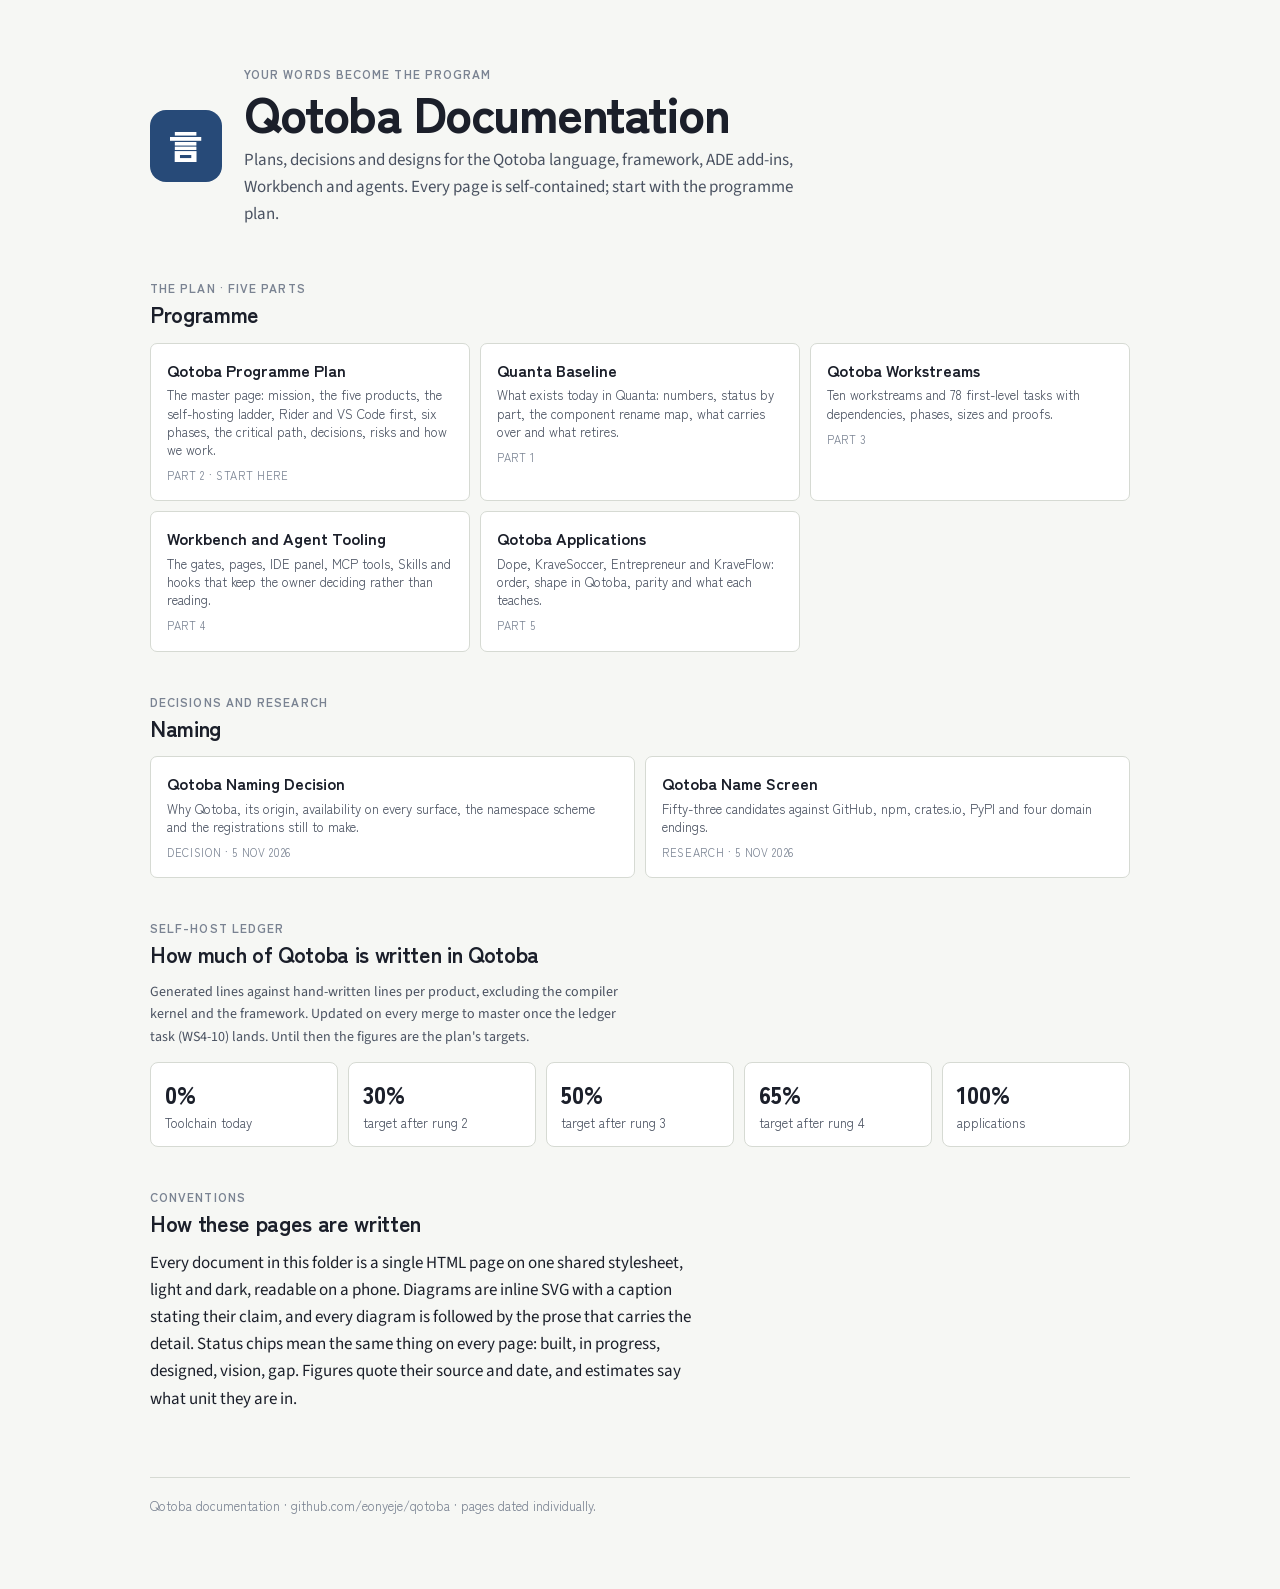
==== docs/index.html @ 1f561133 "Docs: programme plan as HTML pages, naming docs converted Five-part plan under docs/plan (baseline, " ====
<!doctype html>
<html lang="en">
<head>
<meta charset="utf-8">
<meta name="viewport" content="width=device-width, initial-scale=1, viewport-fit=cover">
<title>Qotoba Documentation</title>
<link rel="preconnect" href="https://fonts.googleapis.com">
<link rel="preconnect" href="https://fonts.gstatic.com" crossorigin>
<link rel="stylesheet" href="https://fonts.googleapis.com/css2?family=Zen+Kaku+Gothic+New:wght@500;700;900&family=Source+Sans+3:ital,wght@0,400;0,600;1,400&family=IBM+Plex+Mono:wght@400;600&display=swap">
<link rel="stylesheet" href="assets/qotoba-docs.css">
<style>
.page { grid-template-columns: minmax(0, 1fr); max-width: 980px; }
.home-hero { display: grid; grid-template-columns: auto minmax(0, 1fr); gap: 22px; align-items: center; padding-block: 36px 10px; }
.home-hero .mark { width: 72px; height: 72px; border-radius: 16px; background: var(--accent); color: #fff; display: grid; place-items: center; font-family: var(--display); font-weight: 900; font-size: 34px; }
.home-hero h1 { font-size: clamp(32px, 5vw, 50px); }
.home-hero p { margin: 6px 0 0; color: var(--ink2); font-size: 17px; }
@media (max-width: 520px) { .home-hero { grid-template-columns: minmax(0, 1fr); } }
.set { margin-top: 40px; }
.set h2 { margin-top: 0; font-size: 22px; }
.set .eyebrow { margin-bottom: 4px; }
.reading a { padding: 14px 16px; }
.reading a b { font-size: 16px; }
.ledger { display: grid; grid-template-columns: repeat(auto-fit, minmax(160px, 1fr)); gap: 10px; margin: 14px 0; font-family: var(--display); }
.ledger div { background: var(--surface); border: 1px solid var(--rule); border-radius: 8px; padding: 12px 14px; font-size: 13px; color: var(--ink2); }
.ledger div b { display: block; font-size: 24px; font-weight: 900; color: var(--ink); font-variant-numeric: tabular-nums; }
</style>
</head>
<body>
<div class="page">
<main>
<header class="home-hero">
  <div class="mark">言</div>
  <div>
    <div class="eyebrow">Your words become the program</div>
    <h1>Qotoba Documentation</h1>
    <p>Plans, decisions and designs for the Qotoba language, framework, ADE add-ins, Workbench and agents. Every page is self-contained; start with the programme plan.</p>
  </div>
</header>

<section class="set">
  <div class="eyebrow">The plan · five parts</div>
  <h2>Programme</h2>
  <div class="reading">
    <a href="plan/programme.html"><b>Qotoba Programme Plan</b><span>The master page: mission, the five products, the self-hosting ladder, Rider and VS Code first, six phases, the critical path, decisions, risks and how we work.</span><em>part 2 · start here</em></a>
    <a href="plan/baseline.html"><b>Quanta Baseline</b><span>What exists today in Quanta: numbers, status by part, the component rename map, what carries over and what retires.</span><em>part 1</em></a>
    <a href="plan/workstreams.html"><b>Qotoba Workstreams</b><span>Ten workstreams and 78 first-level tasks with dependencies, phases, sizes and proofs.</span><em>part 3</em></a>
    <a href="plan/tooling.html"><b>Workbench and Agent Tooling</b><span>The gates, pages, IDE panel, MCP tools, Skills and hooks that keep the owner deciding rather than reading.</span><em>part 4</em></a>
    <a href="plan/applications.html"><b>Qotoba Applications</b><span>Dope, KraveSoccer, Entrepreneur and KraveFlow: order, shape in Qotoba, parity and what each teaches.</span><em>part 5</em></a>
  </div>
</section>

<section class="set">
  <div class="eyebrow">Decisions and research</div>
  <h2>Naming</h2>
  <div class="reading">
    <a href="naming-decision.html"><b>Qotoba Naming Decision</b><span>Why Qotoba, its origin, availability on every surface, the namespace scheme and the registrations still to make.</span><em>decision · 5 Nov 2026</em></a>
    <a href="name-screen.html"><b>Qotoba Name Screen</b><span>Fifty-three candidates against GitHub, npm, crates.io, PyPI and four domain endings.</span><em>research · 5 Nov 2026</em></a>
  </div>
</section>

<section class="set">
  <div class="eyebrow">Self-host ledger</div>
  <h2>How much of Qotoba is written in Qotoba</h2>
  <p class="small">Generated lines against hand-written lines per product, excluding the compiler kernel and the framework. Updated on every merge to master once the ledger task (WS4-10) lands. Until then the figures are the plan's targets.</p>
  <div class="ledger">
    <div><b>0%</b>Toolchain today<span></span></div>
    <div><b>30%</b>target after rung 2</div>
    <div><b>50%</b>target after rung 3</div>
    <div><b>65%</b>target after rung 4</div>
    <div><b>100%</b>applications</div>
  </div>
</section>

<section class="set">
  <div class="eyebrow">Conventions</div>
  <h2>How these pages are written</h2>
  <p>Every document in this folder is a single HTML page on one shared stylesheet, light and dark, readable on a phone. Diagrams are inline SVG with a caption stating their claim, and every diagram is followed by the prose that carries the detail. Status chips mean the same thing on every page: built, in progress, designed, vision, gap. Figures quote their source and date, and estimates say what unit they are in.</p>
</section>

<footer>Qotoba documentation · github.com/eonyeje/qotoba · pages dated individually.</footer>
</main>
</div>
</body>
</html>
---- docs/assets/qotoba-docs.css ----
/* Qotoba documentation system.
   Layout: a sticky contents rail beside one reading column; figures and tables may use the full column,
   prose stays near 68 characters. Light first; dark follows the viewer's theme or an explicit data-theme. */
:root {
  --bg: #f6f7f4;
  --surface: #ffffff;
  --sunk: #eceee9;
  --ink: #1b1f2a;
  --ink2: #4a5261;
  --ink3: #7a8392;
  --rule: #d6dad3;
  --accent: #274a78;          /* aizome indigo, the one accent */
  --accent-soft: #e4ebf5;
  --lang: #5b3fb8;            /* part colours: used for bands, chips and diagram marks only */
  --fw: #0f7a6a;
  --ade: #b4356a;
  --wb: #b36a00;
  --apps: #2a6fbd;
  --agents: #5c6b2f;
  --good: #1f7a3f;
  --warn: #9a6300;
  --bad: #b3342a;
  --display: "Zen Kaku Gothic New", "Segoe UI", system-ui, sans-serif;
  --body: "Source Sans 3", "Segoe UI", system-ui, sans-serif;
  --mono: "IBM Plex Mono", Consolas, "Courier New", monospace;
}
@media (prefers-color-scheme: dark) {
  :root:not([data-theme="light"]) {
    --bg: #0f1216; --surface: #171b21; --sunk: #1e232b; --ink: #e6e9ee; --ink2: #aab2bf; --ink3: #7f8896;
    --rule: #2b323c; --accent: #8db0ea; --accent-soft: #1b2a40; --lang: #b49cff; --fw: #43c5b0; --ade: #f080ab;
    --wb: #f0a63c; --apps: #7fb3f0; --agents: #b5c96a; --good: #58c784; --warn: #f0b64a; --bad: #ff7d70; color-scheme: dark;
  }
}
:root[data-theme="dark"] {
  --bg: #0f1216; --surface: #171b21; --sunk: #1e232b; --ink: #e6e9ee; --ink2: #aab2bf; --ink3: #7f8896;
  --rule: #2b323c; --accent: #8db0ea; --accent-soft: #1b2a40; --lang: #b49cff; --fw: #43c5b0; --ade: #f080ab;
  --wb: #f0a63c; --apps: #7fb3f0; --agents: #b5c96a; --good: #58c784; --warn: #f0b64a; --bad: #ff7d70; color-scheme: dark;
}

* { box-sizing: border-box; }
html { scroll-behavior: smooth; }
@media (prefers-reduced-motion: reduce) { html { scroll-behavior: auto; } }
body {
  margin: 0; background: var(--bg); color: var(--ink); font-family: var(--body); font-size: 17px; line-height: 1.6;
  padding-left: max(16px, env(safe-area-inset-left, 0px)); padding-right: max(16px, env(safe-area-inset-right, 0px));
  padding-block: 0 72px;
}
a { color: var(--accent); text-underline-offset: 2px; }
a:focus-visible, button:focus-visible { outline: 2px solid var(--accent); outline-offset: 2px; border-radius: 3px; }

.page { display: grid; grid-template-columns: 236px minmax(0, 1fr); gap: 48px; max-width: 1240px; margin: 0 auto; }
@media (max-width: 960px) { .page { grid-template-columns: minmax(0, 1fr); gap: 0; } }

/* Contents rail */
.toc { position: sticky; top: env(safe-area-inset-top, 0px); align-self: start; max-height: 100vh; overflow-y: auto; padding-block: 28px; font-family: var(--display); font-size: 14px; }
.toc .brand { display: flex; align-items: center; gap: 10px; margin-bottom: 18px; text-decoration: none; color: var(--ink); }
.toc .brand .mark { width: 34px; height: 34px; border-radius: 8px; background: var(--accent); color: #fff; display: grid; place-items: center; font-weight: 900; font-size: 16px; letter-spacing: -0.02em; flex: none; }
.toc .brand b { font-weight: 900; font-size: 18px; letter-spacing: -0.01em; display: block; line-height: 1.1; }
.toc .brand span { font-size: 12px; color: var(--ink3); display: block; }
.toc ol { list-style: none; margin: 0; padding: 0; }
.toc > ol > li { margin-bottom: 10px; }
.toc a { color: var(--ink2); text-decoration: none; display: block; padding: 2px 0; }
.toc a:hover { color: var(--ink); }
.toc .p { font-weight: 700; color: var(--ink); display: flex; gap: 8px; align-items: center; }
.toc .p i { width: 9px; height: 9px; border-radius: 2px; display: inline-block; flex: none; background: var(--ink3); }
.toc ol ol { padding-left: 17px; margin-top: 2px; }
.toc .back { margin-top: 22px; font-size: 13px; color: var(--ink3); }
@media (max-width: 960px) {
  .toc { position: static; max-height: none; border-bottom: 1px solid var(--rule); padding-block: 20px 16px; }
  .toc ol ol { display: none; }
  .toc > ol { display: flex; flex-wrap: wrap; gap: 6px 16px; }
  .toc > ol > li { margin: 0; }
}
main { min-width: 0; padding-block: 28px 0; }

/* Type */
h1, h2, h3, h4 { font-family: var(--display); line-height: 1.15; text-wrap: balance; letter-spacing: -0.015em; margin: 0; font-weight: 700; }
h1 { font-size: clamp(34px, 5.5vw, 58px); font-weight: 900; letter-spacing: -0.03em; }
h2 { font-size: clamp(25px, 3.2vw, 32px); margin-top: 56px; margin-bottom: 14px; }
h3 { font-size: 20px; margin-top: 34px; margin-bottom: 8px; }
h4 { font-size: 16px; margin-top: 20px; margin-bottom: 6px; }
p, ul, ol.prose { max-width: 70ch; }
p { margin: 0 0 14px; }
ul { padding-left: 22px; margin: 0 0 14px; }
li { margin-bottom: 5px; }
.lede { font-size: 20px; line-height: 1.5; color: var(--ink2); max-width: 64ch; }
.eyebrow { font-family: var(--display); text-transform: uppercase; letter-spacing: 0.09em; font-size: 12px; font-weight: 700; color: var(--ink3); }
.small { font-size: 14px; color: var(--ink2); }
.src { font-family: var(--display); font-size: 12.5px; color: var(--ink3); margin: 0 0 18px; }
code { font-family: var(--mono); font-size: 0.84em; background: var(--sunk); padding: 1px 5px; border-radius: 4px; }
pre { font-family: var(--mono); font-size: 13px; line-height: 1.55; background: var(--sunk); border: 1px solid var(--rule); border-radius: 8px; padding: 14px 16px; overflow-x: auto; margin: 0 0 14px; }
pre code { background: none; padding: 0; font-size: inherit; }
blockquote { margin: 18px 0; padding: 4px 0 4px 18px; border-left: 3px solid var(--accent); color: var(--ink2); max-width: 66ch; }
blockquote cite { display: block; font-style: normal; font-family: var(--display); font-size: 13px; color: var(--ink3); margin-top: 6px; }
hr { border: 0; border-top: 1px solid var(--rule); margin: 40px 0; }

/* Hero */
.hero { padding-block: 20px 8px; }
.hero .lede { margin-top: 16px; }
.hero .meta { display: flex; flex-wrap: wrap; gap: 8px 18px; margin-top: 14px; font-family: var(--display); font-size: 13px; color: var(--ink3); }

/* Status chips */
.st { display: inline-block; font-family: var(--display); font-size: 11.5px; font-weight: 700; letter-spacing: 0.04em; text-transform: uppercase; padding: 2px 8px; border-radius: 999px; border: 1px solid currentColor; line-height: 1.5; white-space: nowrap; vertical-align: 1px; }
.st.good { color: var(--good); background: color-mix(in srgb, var(--good) 10%, transparent); }
.st.warn { color: var(--warn); background: color-mix(in srgb, var(--warn) 10%, transparent); }
.st.bad { color: var(--bad); background: color-mix(in srgb, var(--bad) 10%, transparent); }
.st.neutral { color: var(--ink3); background: var(--sunk); border-color: var(--rule); }
.st.lang { color: var(--lang); } .st.fw { color: var(--fw); } .st.ade { color: var(--ade); } .st.wb { color: var(--wb); } .st.apps { color: var(--apps); } .st.agents { color: var(--agents); }
.st.vision { border-style: dashed; }

/* Stat tiles */
.stats { display: grid; grid-template-columns: repeat(auto-fit, minmax(170px, 1fr)); gap: 1px; background: var(--rule); border: 1px solid var(--rule); border-radius: 10px; overflow: hidden; margin: 26px 0; }
.stats div { background: var(--surface); padding: 14px 16px; }
.stats b { display: block; font-family: var(--display); font-size: 28px; font-weight: 900; letter-spacing: -0.02em; font-variant-numeric: tabular-nums; }
.stats span { font-size: 13.5px; color: var(--ink2); line-height: 1.4; display: block; }

/* Part bands */
.part { margin-top: 72px; border-top: 4px solid var(--pc, var(--accent)); padding-top: 18px; }
.part .eyebrow { color: var(--pc, var(--accent)); }
.part > h2 { margin-top: 6px; font-size: clamp(30px, 4.4vw, 44px); }
.part.lang { --pc: var(--lang); } .part.fw { --pc: var(--fw); } .part.ade { --pc: var(--ade); } .part.wb { --pc: var(--wb); } .part.apps { --pc: var(--apps); } .part.agents { --pc: var(--agents); }

/* Cards row */
.cards { display: grid; grid-template-columns: repeat(auto-fit, minmax(230px, 1fr)); gap: 14px; margin: 26px 0; }
.cards article { background: var(--surface); border: 1px solid var(--rule); border-top: 4px solid var(--pc, var(--accent)); border-radius: 8px; padding: 16px 16px 14px; display: flex; flex-direction: column; gap: 8px; min-width: 0; }
.cards h3 { margin: 0; font-size: 19px; }
.cards p { font-size: 15px; margin: 0; color: var(--ink2); }
.cards .where { font-family: var(--mono); font-size: 12px; color: var(--ink3); }

/* Tables */
.tw { overflow-x: auto; margin: 18px 0 24px; border: 1px solid var(--rule); border-radius: 8px; background: var(--surface); }
table { border-collapse: collapse; width: 100%; font-size: 14.5px; line-height: 1.45; }
th { font-family: var(--display); font-weight: 700; text-align: left; font-size: 12.5px; text-transform: uppercase; letter-spacing: 0.05em; color: var(--ink3); background: var(--sunk); padding: 9px 12px; border-bottom: 1px solid var(--rule); white-space: nowrap; }
td { padding: 9px 12px; border-bottom: 1px solid var(--rule); vertical-align: top; }
tr:last-child td { border-bottom: 0; }
td.num, th.num { text-align: right; font-variant-numeric: tabular-nums; white-space: nowrap; }
td b { font-family: var(--display); font-weight: 700; }
table.wide { min-width: 760px; }
td.free { color: var(--good); font-weight: 600; } td.taken { color: var(--bad); } td.unk { color: var(--ink3); }

/* Figures and flow diagrams */
figure { margin: 22px 0 8px; min-width: 0; }
figure .canvas { background: var(--surface); border: 1px solid var(--rule); border-radius: 10px; padding: 18px; overflow-x: auto; }
figure svg { display: block; width: 100%; height: auto; max-width: 100%; }
figcaption { font-family: var(--display); font-size: 13.5px; color: var(--ink3); margin-top: 10px; line-height: 1.45; }
figcaption b { color: var(--ink); }
.diagram { background: var(--surface); border: 1px solid var(--rule); border-radius: 10px; padding: 18px; margin: 22px 0 8px; overflow-x: auto; }
.diagram .cap { font-family: var(--display); font-size: 13px; color: var(--ink3); margin-top: 12px; }
.diagram h4 { margin: 0 0 12px; font-size: 15px; }
.flow { display: flex; flex-wrap: wrap; align-items: stretch; font-family: var(--display); }
.flow > .n { background: var(--sunk); border: 1px solid var(--rule); border-radius: 7px; padding: 9px 11px; font-size: 13.5px; color: var(--ink2); flex: 1 1 130px; min-width: 120px; position: relative; margin: 0 22px 10px 0; }
.flow > .n b { display: block; color: var(--ink); font-size: 14px; margin-bottom: 1px; }
.flow > .n::after { content: "→"; position: absolute; right: -19px; top: 50%; transform: translateY(-50%); color: var(--ink3); font-size: 16px; }
.flow > .n:last-child::after { content: none; }
.flow > .n.d { background: transparent; border-style: dashed; }
.flow > .n.hl { border-color: var(--pc, var(--accent)); box-shadow: inset 3px 0 0 var(--pc, var(--accent)); }
.flow > .n .m { display: block; font-family: var(--mono); font-size: 11.5px; color: var(--ink3); margin-top: 3px; }
@media (max-width: 640px) { .flow { flex-direction: column; } .flow > .n { margin: 0 0 22px 0; } .flow > .n::after { content: "↓"; right: auto; left: 50%; top: auto; bottom: -21px; transform: translateX(-50%); } }

/* Callouts */
.note { background: var(--surface); border: 1px solid var(--rule); border-left: 4px solid var(--pc, var(--accent)); border-radius: 6px; padding: 12px 16px; margin: 18px 0; font-size: 15.5px; max-width: 78ch; }
.note p:last-child, .note ul:last-child { margin-bottom: 0; }
.note .eyebrow { display: block; margin-bottom: 4px; color: var(--pc, var(--accent)); }
.note.risk { --pc: var(--bad); } .note.decision { --pc: var(--good); }

/* Timeline / phases */
.phases { display: grid; grid-template-columns: repeat(auto-fit, minmax(160px, 1fr)); gap: 8px; margin: 18px 0; font-family: var(--display); }
.phases div { border: 1px solid var(--rule); border-radius: 7px; padding: 9px 11px; background: var(--surface); font-size: 13px; color: var(--ink2); min-width: 0; }
.phases div b { display: block; color: var(--ink); font-size: 14px; }
.phases div.done { border-left: 4px solid var(--good); }
.phases div.next { border-left: 4px solid var(--accent); }
.phases div.later { border-style: dashed; background: transparent; }

/* Two-column compare */
.cmp { display: grid; grid-template-columns: minmax(0, 1fr) minmax(0, 1fr); gap: 14px; margin: 18px 0; }
.cmp > div { background: var(--surface); border: 1px solid var(--rule); border-radius: 8px; padding: 14px 16px; min-width: 0; }
.cmp h4 { margin-top: 0; }
.cmp ul { font-size: 15px; margin: 0; }
@media (max-width: 720px) { .cmp { grid-template-columns: minmax(0, 1fr); } }

/* Glossary and definition lists */
dl.gloss { display: grid; grid-template-columns: minmax(140px, 220px) minmax(0, 1fr); gap: 8px 18px; font-size: 15.5px; max-width: 900px; }
dl.gloss dt { font-family: var(--display); font-weight: 700; }
dl.gloss dd { margin: 0; color: var(--ink2); }
@media (max-width: 560px) { dl.gloss { grid-template-columns: minmax(0, 1fr); gap: 2px; } dl.gloss dd { margin-bottom: 10px; } }

/* Reading links */
.reading { display: grid; grid-template-columns: repeat(auto-fit, minmax(250px, 1fr)); gap: 10px; margin: 16px 0 8px; }
.reading a { display: block; background: var(--surface); border: 1px solid var(--rule); border-radius: 7px; padding: 11px 13px; text-decoration: none; color: var(--ink); font-family: var(--display); min-width: 0; }
.reading a:hover { border-color: var(--accent); }
.reading a b { display: block; font-size: 15px; font-weight: 700; }
.reading a span { display: block; font-size: 13px; color: var(--ink2); margin-top: 3px; line-height: 1.4; }
.reading a em { display: inline-block; font-style: normal; font-size: 11px; text-transform: uppercase; letter-spacing: 0.06em; color: var(--ink3); margin-top: 6px; }

footer { margin-top: 64px; padding-top: 18px; border-top: 1px solid var(--rule); font-family: var(--display); font-size: 13px; color: var(--ink3); }
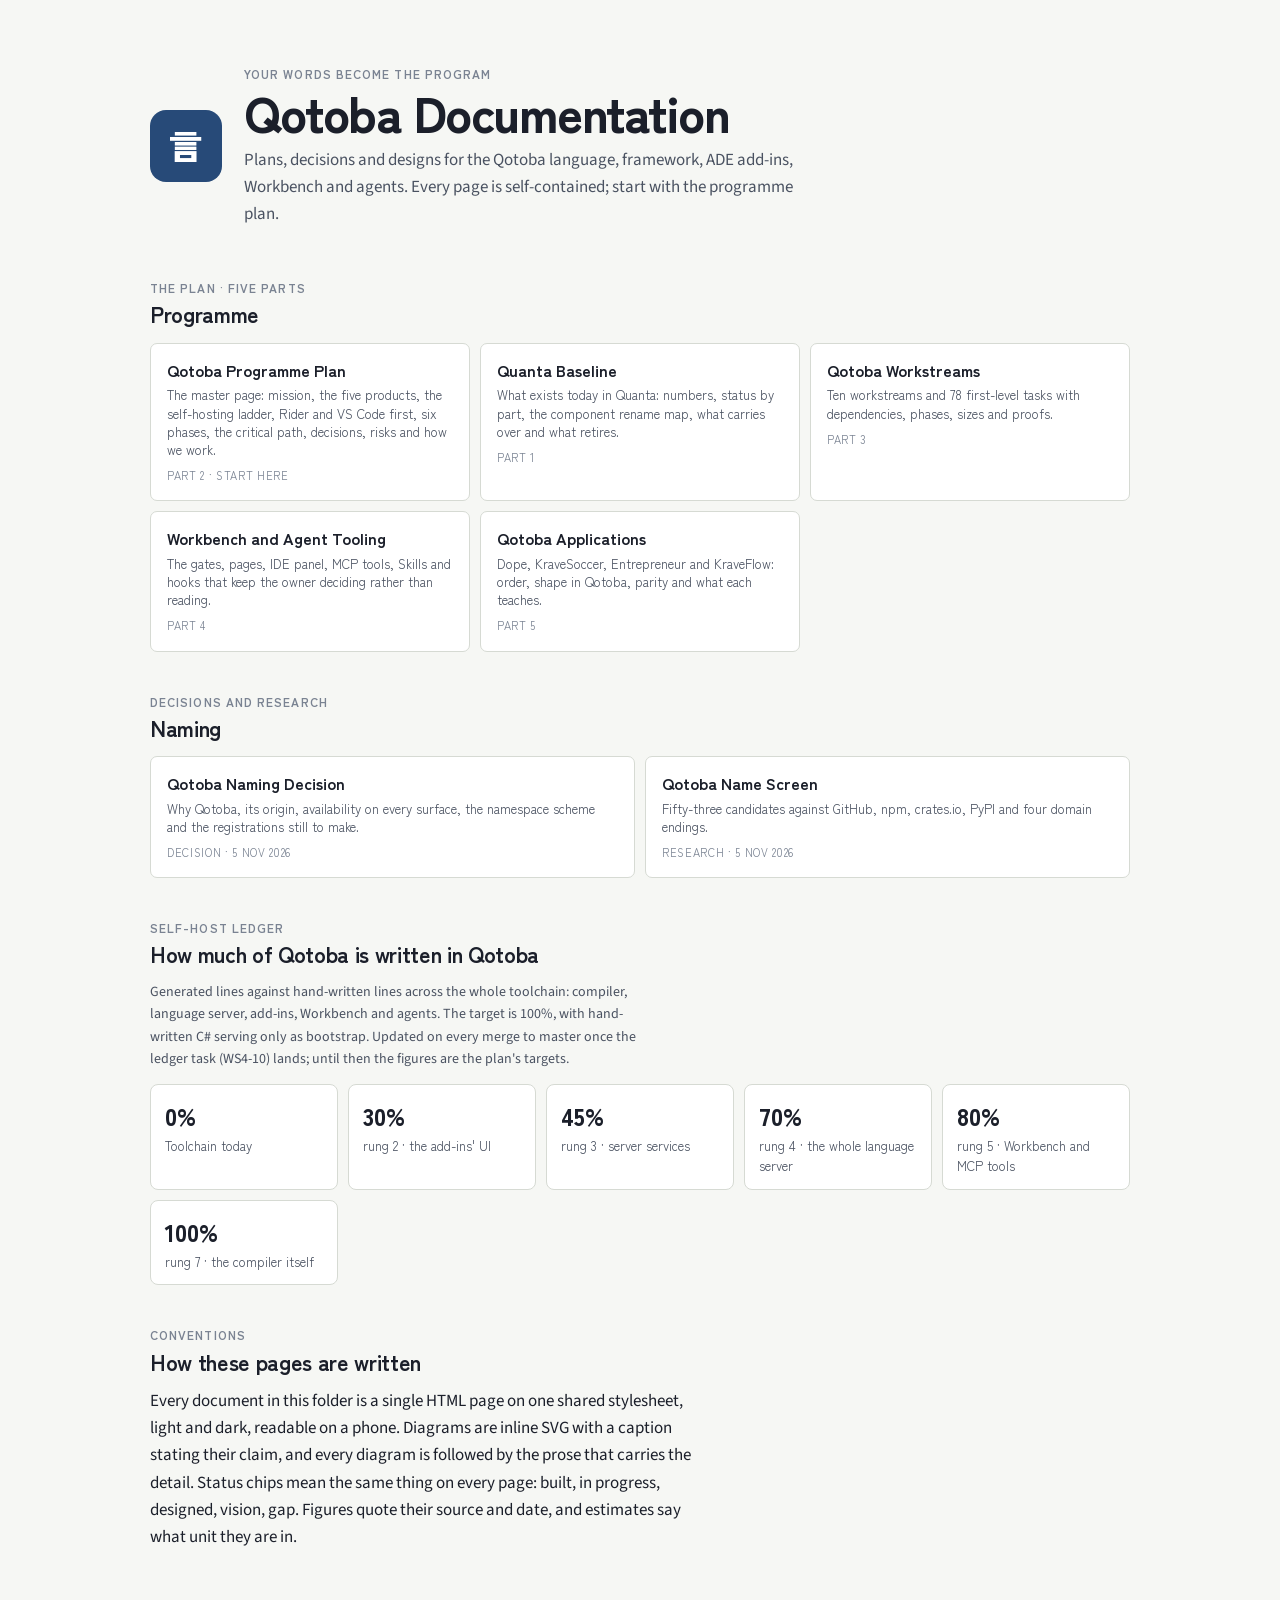
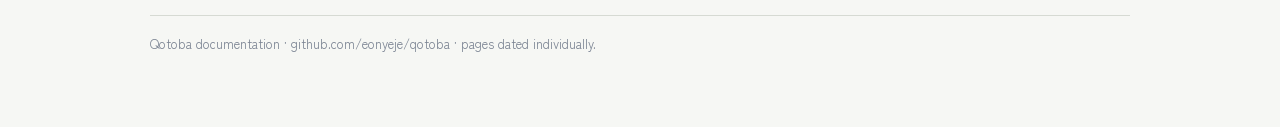
==== commit 42ee514b: "Plan: Qotoba builds Qotoba 100%; language server rewritten in Qotoba The self-hosting ladder now end" ====
--- a/docs/index.html
+++ b/docs/index.html
@@ -61,13 +61,14 @@
 <section class="set">
   <div class="eyebrow">Self-host ledger</div>
   <h2>How much of Qotoba is written in Qotoba</h2>
-  <p class="small">Generated lines against hand-written lines per product, excluding the compiler kernel and the framework. Updated on every merge to master once the ledger task (WS4-10) lands. Until then the figures are the plan's targets.</p>
+  <p class="small">Generated lines against hand-written lines across the whole toolchain: compiler, language server, add-ins, Workbench and agents. The target is 100%, with hand-written C# serving only as bootstrap. Updated on every merge to master once the ledger task (WS4-10) lands; until then the figures are the plan's targets.</p>
   <div class="ledger">
-    <div><b>0%</b>Toolchain today<span></span></div>
-    <div><b>30%</b>target after rung 2</div>
-    <div><b>50%</b>target after rung 3</div>
-    <div><b>65%</b>target after rung 4</div>
-    <div><b>100%</b>applications</div>
+    <div><b>0%</b>Toolchain today</div>
+    <div><b>30%</b>rung 2 · the add-ins' UI</div>
+    <div><b>45%</b>rung 3 · server services</div>
+    <div><b>70%</b>rung 4 · the whole language server</div>
+    <div><b>80%</b>rung 5 · Workbench and MCP tools</div>
+    <div><b>100%</b>rung 7 · the compiler itself</div>
   </div>
 </section>
 
